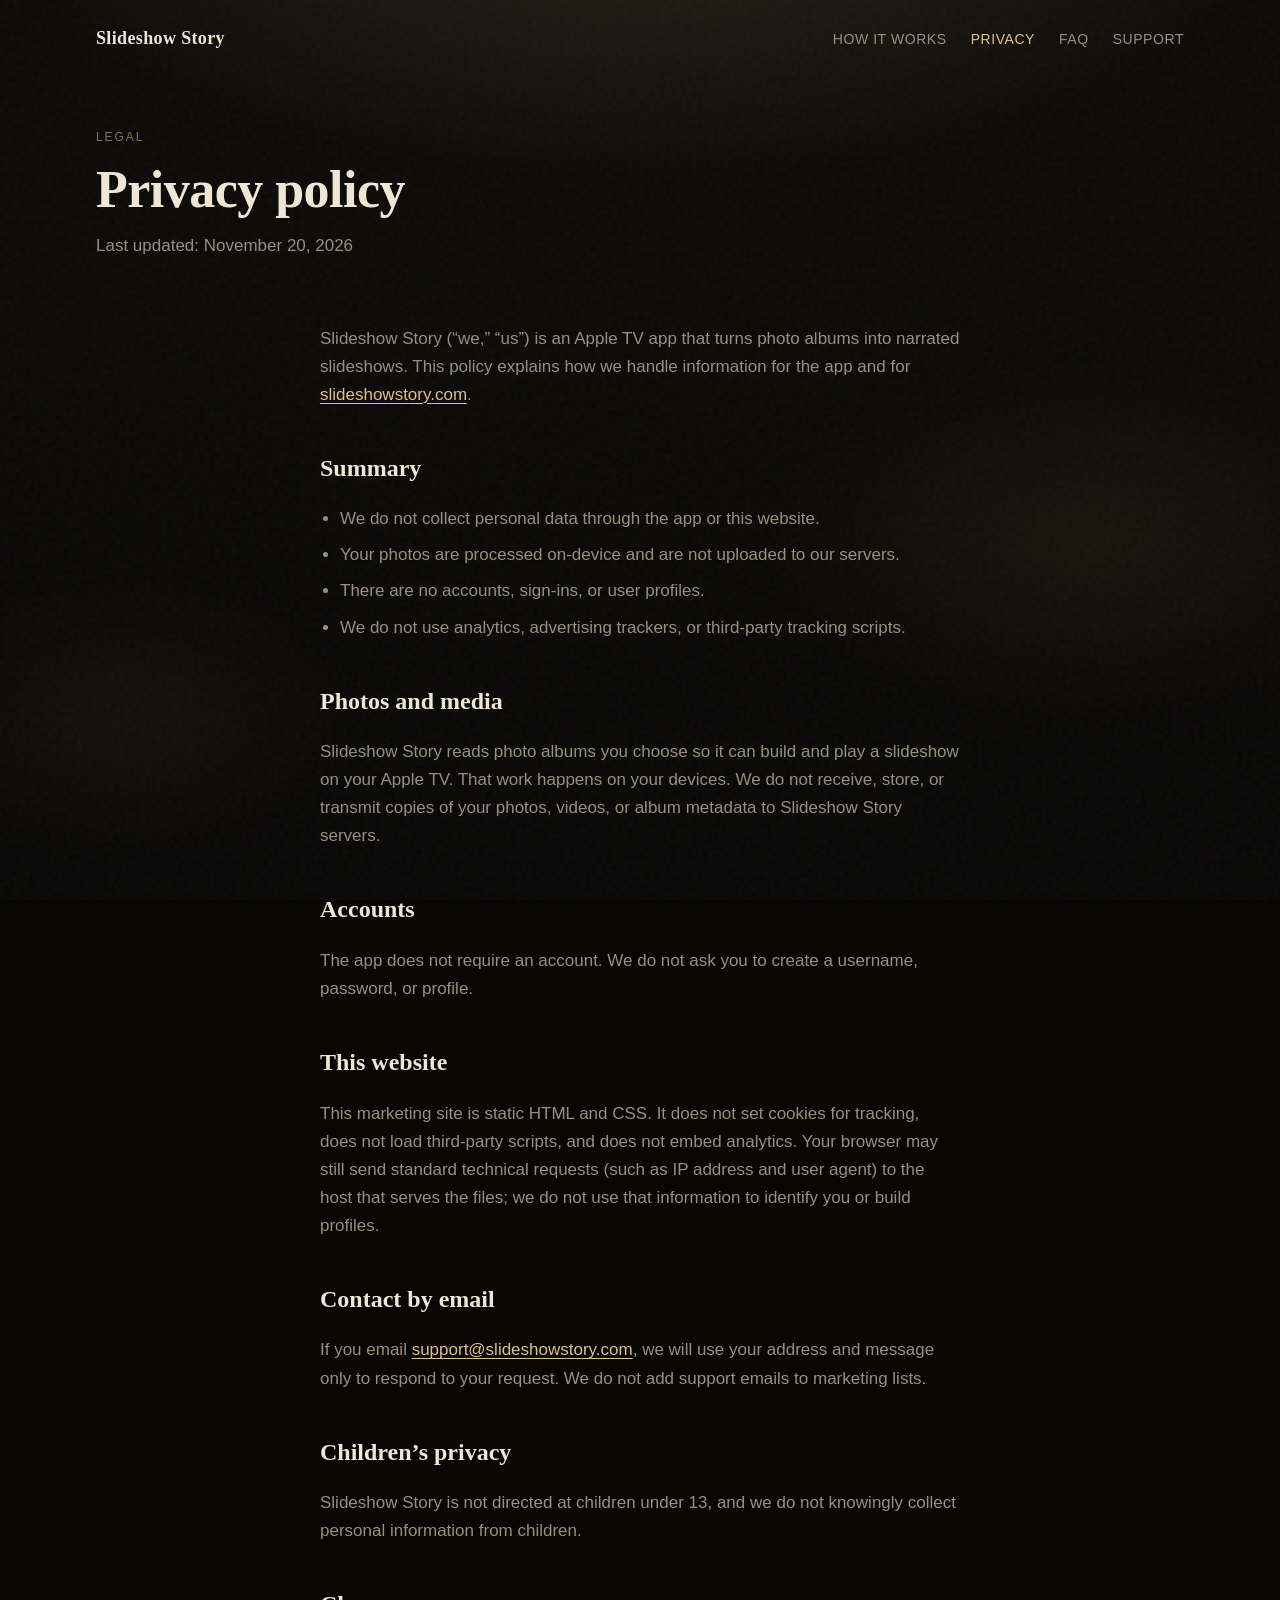
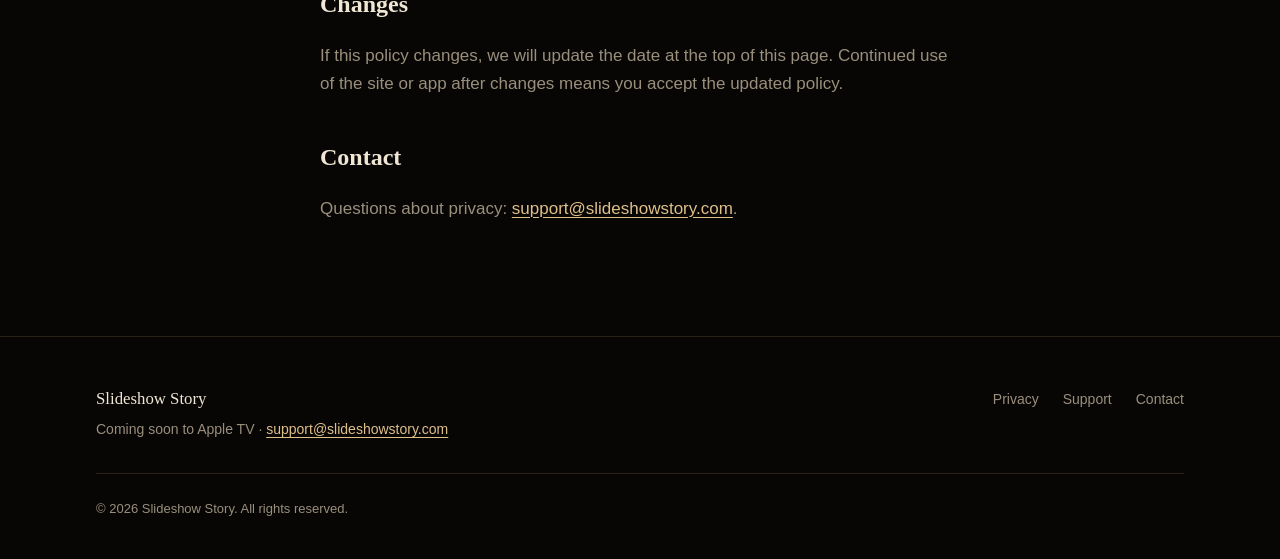
==== privacy.html @ 2899630e "Outline website for Slideshow Story" ====
<!DOCTYPE html>
<html lang="en">
<head>
  <meta charset="utf-8">
  <meta name="viewport" content="width=device-width, initial-scale=1">
  <title>Privacy — Slideshow Story</title>
  <meta name="description" content="Slideshow Story privacy policy: no data collected, photos processed on-device, no accounts or analytics.">
  <meta name="theme-color" content="#0c0a08">
  <link rel="icon" href="favicon.svg" type="image/svg+xml">
  <link rel="stylesheet" href="styles.css">
</head>
<body>
  <a class="skip-link" href="#main">Skip to content</a>
  <div class="page-bg" aria-hidden="true"></div>

  <header class="site-header">
    <div class="wrap">
      <a class="logo" href="index.html">Slideshow Story</a>
      <nav aria-label="Primary">
        <ul class="nav">
          <li><a href="index.html#how">How it works</a></li>
          <li><a href="privacy.html" aria-current="page">Privacy</a></li>
          <li><a href="index.html#faq">FAQ</a></li>
          <li><a href="support.html">Support</a></li>
        </ul>
      </nav>
    </div>
  </header>

  <main id="main">
    <div class="page-hero">
      <div class="wrap">
        <p class="section-label">Legal</p>
        <h1 class="section-title">Privacy policy</h1>
        <p class="section-lead" style="margin-bottom: 0;">Last updated: November 20, 2026</p>
      </div>
    </div>

    <div class="wrap prose">
      <p>Slideshow Story (“we,” “us”) is an Apple TV app that turns photo albums into narrated slideshows. This policy explains how we handle information for the app and for <a href="https://slideshowstory.com">slideshowstory.com</a>.</p>

      <h2>Summary</h2>
      <ul>
        <li>We do not collect personal data through the app or this website.</li>
        <li>Your photos are processed on-device and are not uploaded to our servers.</li>
        <li>There are no accounts, sign-ins, or user profiles.</li>
        <li>We do not use analytics, advertising trackers, or third-party tracking scripts.</li>
      </ul>

      <h2>Photos and media</h2>
      <p>Slideshow Story reads photo albums you choose so it can build and play a slideshow on your Apple TV. That work happens on your devices. We do not receive, store, or transmit copies of your photos, videos, or album metadata to Slideshow Story servers.</p>

      <h2>Accounts</h2>
      <p>The app does not require an account. We do not ask you to create a username, password, or profile.</p>

      <h2>This website</h2>
      <p>This marketing site is static HTML and CSS. It does not set cookies for tracking, does not load third-party scripts, and does not embed analytics. Your browser may still send standard technical requests (such as IP address and user agent) to the host that serves the files; we do not use that information to identify you or build profiles.</p>

      <h2>Contact by email</h2>
      <p>If you email <a href="mailto:support@slideshowstory.com">support@slideshowstory.com</a>, we will use your address and message only to respond to your request. We do not add support emails to marketing lists.</p>

      <h2>Children’s privacy</h2>
      <p>Slideshow Story is not directed at children under 13, and we do not knowingly collect personal information from children.</p>

      <h2>Changes</h2>
      <p>If this policy changes, we will update the date at the top of this page. Continued use of the site or app after changes means you accept the updated policy.</p>

      <h2>Contact</h2>
      <p>Questions about privacy: <a href="mailto:support@slideshowstory.com">support@slideshowstory.com</a>.</p>
    </div>
  </main>

  <footer class="site-footer">
    <div class="wrap">
      <div class="footer-inner">
        <div>
          <p class="footer-brand">Slideshow Story</p>
          <p class="footer-meta">Coming soon to Apple&nbsp;TV · <a href="mailto:support@slideshowstory.com">support@slideshowstory.com</a></p>
        </div>
        <ul class="footer-nav">
          <li><a href="privacy.html" aria-current="page">Privacy</a></li>
          <li><a href="support.html">Support</a></li>
          <li><a href="mailto:support@slideshowstory.com">Contact</a></li>
        </ul>
      </div>
      <p class="footer-copy">&copy; 2026 Slideshow Story. All rights reserved.</p>
    </div>
  </footer>
</body>
</html>
---- styles.css ----
/* Slideshow Story — cinematic dark marketing styles */

:root {
  --bg-deep: #070605;
  --bg: #0c0a08;
  --bg-elevated: #14110e;
  --bg-soft: #1a1612;
  --gold: #c9a46c;
  --gold-bright: #e0c089;
  --gold-dim: #8a7048;
  --cream: #f0e6d4;
  --cream-muted: #b8a990;
  --text: #ebe4d8;
  --text-muted: #9a8f7c;
  --line: rgba(201, 164, 108, 0.18);
  --line-strong: rgba(201, 164, 108, 0.35);
  --focus: #e0c089;
  --radius: 2px;
  --max: 68rem;
  --font-display: "Iowan Old Style", "Palatino Linotype", Palatino, "Book Antiqua", Georgia, serif;
  --font-body: "Avenir Next", "Segoe UI", "Helvetica Neue", Arial, sans-serif;
  --ease: cubic-bezier(0.22, 1, 0.36, 1);
}

*,
*::before,
*::after {
  box-sizing: border-box;
}

html {
  scroll-behavior: smooth;
}

@media (prefers-reduced-motion: reduce) {
  html {
    scroll-behavior: auto;
  }

  *,
  *::before,
  *::after {
    animation-duration: 0.01ms !important;
    animation-iteration-count: 1 !important;
    transition-duration: 0.01ms !important;
  }
}

body {
  margin: 0;
  min-height: 100vh;
  font-family: var(--font-body);
  font-size: 1.0625rem;
  line-height: 1.65;
  color: var(--text);
  background: var(--bg-deep);
  -webkit-font-smoothing: antialiased;
}

img,
svg {
  max-width: 100%;
  height: auto;
  display: block;
}

a {
  color: var(--gold-bright);
  text-decoration-thickness: 1px;
  text-underline-offset: 0.2em;
  transition: color 0.2s var(--ease);
}

a:hover {
  color: var(--cream);
}

a:focus-visible,
button:focus-visible,
.btn:focus-visible {
  outline: 2px solid var(--focus);
  outline-offset: 3px;
}

.skip-link {
  position: absolute;
  top: -100%;
  left: 1rem;
  z-index: 100;
  padding: 0.75rem 1.25rem;
  background: var(--gold);
  color: var(--bg-deep);
  font-weight: 600;
  text-decoration: none;
  border-radius: var(--radius);
}

.skip-link:focus {
  top: 1rem;
}

/* ——— Atmosphere ——— */

.page-bg {
  position: fixed;
  inset: 0;
  z-index: -1;
  pointer-events: none;
  background:
    radial-gradient(ellipse 90% 55% at 50% -10%, rgba(201, 164, 108, 0.14), transparent 55%),
    radial-gradient(ellipse 50% 40% at 85% 60%, rgba(90, 60, 30, 0.2), transparent 50%),
    radial-gradient(ellipse 40% 35% at 10% 80%, rgba(40, 30, 20, 0.35), transparent 45%),
    linear-gradient(180deg, var(--bg) 0%, var(--bg-deep) 100%);
}

.page-bg::after {
  content: "";
  position: absolute;
  inset: 0;
  opacity: 0.04;
  background-image: url("data:image/svg+xml,%3Csvg viewBox='0 0 200 200' xmlns='http://www.w3.org/2000/svg'%3E%3Cfilter id='n'%3E%3CfeTurbulence type='fractalNoise' baseFrequency='0.85' numOctaves='4' stitchTiles='stitch'/%3E%3C/filter%3E%3Crect width='100%25' height='100%25' filter='url(%23n)'/%3E%3C/svg%3E");
}

/* ——— Layout ——— */

.wrap {
  width: min(100% - 2.5rem, var(--max));
  margin-inline: auto;
}

.site-header {
  position: absolute;
  top: 0;
  left: 0;
  right: 0;
  z-index: 10;
  padding: 1.5rem 0;
}

.site-header .wrap {
  display: flex;
  align-items: center;
  justify-content: space-between;
  gap: 1.5rem;
}

.logo {
  font-family: var(--font-display);
  font-size: 1.125rem;
  font-weight: 600;
  letter-spacing: 0.02em;
  color: var(--cream);
  text-decoration: none;
}

.logo:hover {
  color: var(--gold-bright);
}

.nav {
  display: flex;
  flex-wrap: wrap;
  gap: 0.25rem 1.5rem;
  list-style: none;
  margin: 0;
  padding: 0;
}

.nav a {
  color: var(--text-muted);
  text-decoration: none;
  font-size: 0.875rem;
  letter-spacing: 0.04em;
  text-transform: uppercase;
}

.nav a:hover,
.nav a[aria-current="page"] {
  color: var(--gold-bright);
}

/* ——— Buttons ——— */

.btn {
  display: inline-flex;
  align-items: center;
  justify-content: center;
  gap: 0.5rem;
  padding: 0.9rem 1.6rem;
  font-family: var(--font-body);
  font-size: 0.9375rem;
  font-weight: 600;
  letter-spacing: 0.04em;
  text-decoration: none;
  border: 1px solid transparent;
  border-radius: var(--radius);
  cursor: pointer;
  transition: background 0.25s var(--ease), color 0.25s var(--ease), border-color 0.25s var(--ease), transform 0.25s var(--ease);
}

.btn-primary {
  background: var(--gold);
  color: var(--bg-deep);
  border-color: var(--gold);
}

.btn-primary:hover {
  background: var(--gold-bright);
  color: var(--bg-deep);
  border-color: var(--gold-bright);
}

.btn-ghost {
  background: transparent;
  color: var(--cream);
  border-color: var(--line-strong);
}

.btn-ghost:hover {
  border-color: var(--gold);
  color: var(--gold-bright);
}

.cta-group {
  display: flex;
  flex-wrap: wrap;
  gap: 0.75rem 1rem;
  margin-top: 2rem;
}

/* ——— Hero ——— */

.hero {
  position: relative;
  min-height: 100vh;
  min-height: 100dvh;
  display: grid;
  align-items: end;
  padding: 6.5rem 0 4rem;
  overflow: hidden;
}

.hero::before {
  content: "";
  position: absolute;
  inset: 0;
  z-index: 0;
  background:
    linear-gradient(to top, var(--bg-deep) 0%, transparent 45%),
    linear-gradient(to right, rgba(7, 6, 5, 0.85) 0%, rgba(7, 6, 5, 0.35) 55%, transparent 100%);
}

.hero-visual {
  position: absolute;
  inset: 0;
  z-index: -1;
}

.hero-visual svg {
  width: 100%;
  height: 100%;
  object-fit: cover;
}

.hero .wrap {
  position: relative;
  z-index: 1;
  max-width: 36rem;
  padding-bottom: 1rem;
  animation: rise 1s var(--ease) both;
}

.brand {
  font-family: var(--font-display);
  font-size: clamp(2.75rem, 8vw, 4.5rem);
  font-weight: 600;
  line-height: 1.05;
  letter-spacing: -0.02em;
  color: var(--cream);
  margin: 0 0 1.25rem;
}

.brand span {
  display: block;
  color: var(--gold);
}

.hero-lead {
  margin: 0;
  font-size: clamp(1.05rem, 2.2vw, 1.2rem);
  color: var(--cream-muted);
  max-width: 28rem;
  line-height: 1.55;
}

.status-note {
  margin: 1.5rem 0 0;
  font-size: 0.8125rem;
  letter-spacing: 0.12em;
  text-transform: uppercase;
  color: var(--gold-dim);
}

/* ——— Sections ——— */

section {
  padding: 5rem 0;
}

.section-label {
  margin: 0 0 0.75rem;
  font-size: 0.75rem;
  letter-spacing: 0.16em;
  text-transform: uppercase;
  color: var(--gold-dim);
}

.section-title {
  font-family: var(--font-display);
  font-size: clamp(1.85rem, 4vw, 2.5rem);
  font-weight: 600;
  line-height: 1.15;
  letter-spacing: -0.01em;
  color: var(--cream);
  margin: 0 0 1rem;
}

.section-lead {
  margin: 0 0 2.5rem;
  max-width: 34rem;
  color: var(--text-muted);
}

/* How it works */

.steps {
  display: grid;
  gap: 2.5rem;
  counter-reset: step;
  list-style: none;
  margin: 0;
  padding: 0;
}

@media (min-width: 720px) {
  .steps {
    grid-template-columns: repeat(3, 1fr);
    gap: 2rem;
  }
}

.steps li {
  position: relative;
  padding-top: 0.5rem;
  border-top: 1px solid var(--line);
  counter-increment: step;
  animation: rise 0.8s var(--ease) both;
}

.steps li:nth-child(2) {
  animation-delay: 0.1s;
}

.steps li:nth-child(3) {
  animation-delay: 0.2s;
}

.steps li::before {
  content: "0" counter(step);
  display: block;
  margin-bottom: 1.25rem;
  font-family: var(--font-display);
  font-size: 0.875rem;
  letter-spacing: 0.1em;
  color: var(--gold);
}

.steps h3 {
  font-family: var(--font-display);
  font-size: 1.35rem;
  font-weight: 600;
  color: var(--cream);
  margin: 0 0 0.65rem;
}

.steps p {
  margin: 0;
  color: var(--text-muted);
  font-size: 0.975rem;
}

/* Privacy strip */

.privacy-section {
  background: linear-gradient(180deg, transparent, rgba(201, 164, 108, 0.04), transparent);
  border-block: 1px solid var(--line);
}

.privacy-grid {
  display: grid;
  gap: 2rem;
}

@media (min-width: 720px) {
  .privacy-grid {
    grid-template-columns: 1fr 1fr;
    align-items: center;
    gap: 3.5rem;
  }
}

.privacy-points {
  list-style: none;
  margin: 0;
  padding: 0;
  display: grid;
  gap: 1.25rem;
}

.privacy-points li {
  padding-left: 1.25rem;
  border-left: 2px solid var(--gold-dim);
}

.privacy-points strong {
  display: block;
  color: var(--cream);
  font-weight: 600;
  margin-bottom: 0.25rem;
}

.privacy-points p {
  margin: 0;
  color: var(--text-muted);
  font-size: 0.95rem;
}

/* Coming soon banner */

.coming-soon {
  text-align: center;
  padding: 4.5rem 0;
}

.coming-soon .section-title {
  margin-bottom: 0.75rem;
}

.coming-soon p {
  margin: 0 auto;
  max-width: 28rem;
  color: var(--text-muted);
}

/* FAQ */

.faq {
  max-width: 40rem;
}

.faq details {
  border-bottom: 1px solid var(--line);
  padding: 1.15rem 0;
}

.faq details:first-of-type {
  border-top: 1px solid var(--line);
}

.faq summary {
  font-family: var(--font-display);
  font-size: 1.125rem;
  color: var(--cream);
  cursor: pointer;
  list-style: none;
  display: flex;
  justify-content: space-between;
  align-items: center;
  gap: 1rem;
}

.faq summary::-webkit-details-marker {
  display: none;
}

.faq summary::after {
  content: "";
  flex-shrink: 0;
  width: 0.55rem;
  height: 0.55rem;
  border-right: 1.5px solid var(--gold);
  border-bottom: 1.5px solid var(--gold);
  transform: rotate(45deg);
  transition: transform 0.25s var(--ease);
}

.faq details[open] summary::after {
  transform: rotate(225deg);
  margin-top: 0.35rem;
}

.faq details p {
  margin: 0.85rem 0 0.25rem;
  color: var(--text-muted);
  font-size: 0.975rem;
}

/* ——— Footer ——— */

.site-footer {
  padding: 3rem 0 2.5rem;
  border-top: 1px solid var(--line);
  margin-top: 2rem;
}

.footer-inner {
  display: flex;
  flex-wrap: wrap;
  justify-content: space-between;
  gap: 1.5rem 2rem;
  align-items: flex-start;
}

.footer-brand {
  font-family: var(--font-display);
  font-size: 1.05rem;
  color: var(--cream);
  margin: 0 0 0.35rem;
}

.footer-meta {
  margin: 0;
  font-size: 0.875rem;
  color: var(--text-muted);
}

.footer-nav {
  display: flex;
  flex-wrap: wrap;
  gap: 0.75rem 1.5rem;
  list-style: none;
  margin: 0;
  padding: 0;
}

.footer-nav a {
  font-size: 0.875rem;
  color: var(--text-muted);
  text-decoration: none;
}

.footer-nav a:hover {
  color: var(--gold-bright);
}

.footer-copy {
  margin: 2rem 0 0;
  padding-top: 1.5rem;
  border-top: 1px solid var(--line);
  font-size: 0.8125rem;
  color: var(--text-muted);
}

/* ——— Inner pages ——— */

.page-hero {
  padding: 8rem 0 3rem;
}

.page-hero .section-title {
  font-size: clamp(2.25rem, 5vw, 3.25rem);
  margin-bottom: 0.75rem;
}

.prose {
  max-width: 40rem;
  padding-bottom: 4rem;
}

.prose h2 {
  font-family: var(--font-display);
  font-size: 1.5rem;
  color: var(--cream);
  margin: 2.5rem 0 0.75rem;
}

.prose p,
.prose li {
  color: var(--text-muted);
}

.prose ul {
  padding-left: 1.25rem;
}

.prose li + li {
  margin-top: 0.5rem;
}

.contact-block {
  margin-top: 2rem;
  padding: 1.5rem 0;
  border-top: 1px solid var(--line);
  border-bottom: 1px solid var(--line);
}

.contact-block p {
  margin: 0;
}

.contact-block a {
  font-size: 1.15rem;
  font-weight: 600;
  text-decoration: none;
}

/* ——— Motion ——— */

@keyframes rise {
  from {
    opacity: 0;
    transform: translateY(1.25rem);
  }
  to {
    opacity: 1;
    transform: translateY(0);
  }
}

@keyframes kenburns {
  from {
    transform: scale(1);
  }
  to {
    transform: scale(1.06);
  }
}

.hero-visual svg .frame-photos {
  transform-origin: 70% 40%;
  animation: kenburns 18s var(--ease) alternate infinite;
}

@media (prefers-reduced-motion: reduce) {
  .hero-visual svg .frame-photos {
    animation: none;
  }
}
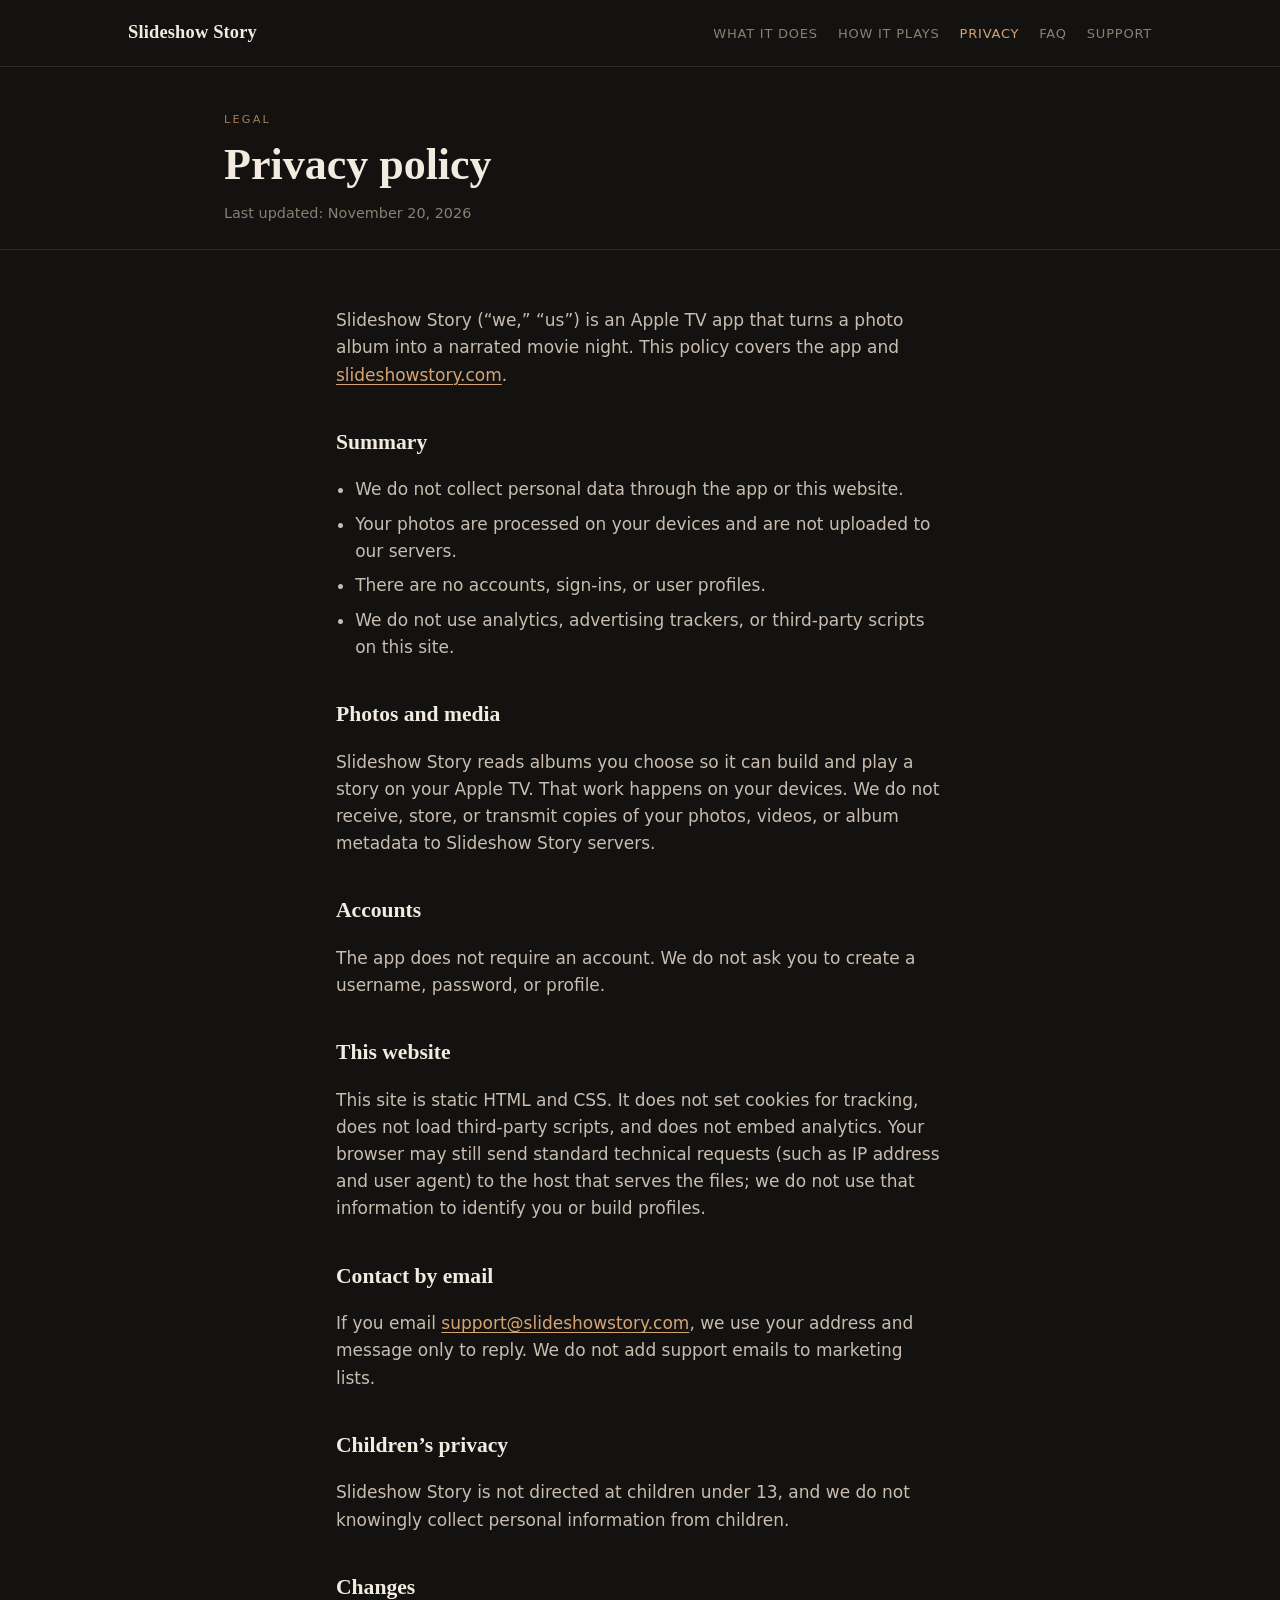
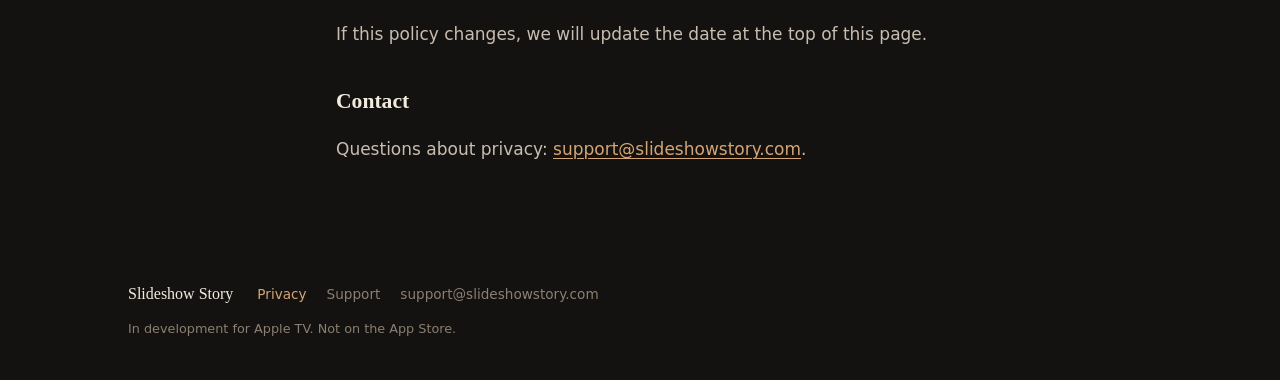
==== commit 47734db2: "Redesign site: cinema-programme look, CSS TV mockups, shorter copy" ====
--- a/privacy.html
+++ b/privacy.html
@@ -4,21 +4,21 @@
   <meta charset="utf-8">
   <meta name="viewport" content="width=device-width, initial-scale=1">
   <title>Privacy — Slideshow Story</title>
-  <meta name="description" content="Slideshow Story privacy policy: no data collected, photos processed on-device, no accounts or analytics.">
-  <meta name="theme-color" content="#0c0a08">
+  <meta name="description" content="Slideshow Story privacy policy: photos stay on your devices, no accounts, no analytics on this site.">
+  <meta name="theme-color" content="#141210">
   <link rel="icon" href="favicon.svg" type="image/svg+xml">
   <link rel="stylesheet" href="styles.css">
 </head>
 <body>
   <a class="skip-link" href="#main">Skip to content</a>
-  <div class="page-bg" aria-hidden="true"></div>
 
   <header class="site-header">
-    <div class="wrap">
+    <div class="wrap header-inner">
       <a class="logo" href="index.html">Slideshow Story</a>
       <nav aria-label="Primary">
         <ul class="nav">
-          <li><a href="index.html#how">How it works</a></li>
+          <li><a href="index.html#what">What it does</a></li>
+          <li><a href="index.html#how">How it plays</a></li>
           <li><a href="privacy.html" aria-current="page">Privacy</a></li>
           <li><a href="index.html#faq">FAQ</a></li>
           <li><a href="support.html">Support</a></li>
@@ -29,41 +29,41 @@
 
   <main id="main">
     <div class="page-hero">
-      <div class="wrap">
-        <p class="section-label">Legal</p>
+      <div class="wrap narrow">
+        <p class="page-kicker">Legal</p>
         <h1 class="section-title">Privacy policy</h1>
-        <p class="section-lead" style="margin-bottom: 0;">Last updated: November 20, 2026</p>
+        <p class="page-meta">Last updated: November 20, 2026</p>
       </div>
     </div>
 
     <div class="wrap prose">
-      <p>Slideshow Story (“we,” “us”) is an Apple TV app that turns photo albums into narrated slideshows. This policy explains how we handle information for the app and for <a href="https://slideshowstory.com">slideshowstory.com</a>.</p>
+      <p>Slideshow Story (“we,” “us”) is an Apple&nbsp;TV app that turns a photo album into a narrated movie night. This policy covers the app and <a href="https://slideshowstory.com">slideshowstory.com</a>.</p>
 
       <h2>Summary</h2>
       <ul>
         <li>We do not collect personal data through the app or this website.</li>
-        <li>Your photos are processed on-device and are not uploaded to our servers.</li>
+        <li>Your photos are processed on your devices and are not uploaded to our servers.</li>
         <li>There are no accounts, sign-ins, or user profiles.</li>
-        <li>We do not use analytics, advertising trackers, or third-party tracking scripts.</li>
+        <li>We do not use analytics, advertising trackers, or third-party scripts on this site.</li>
       </ul>
 
       <h2>Photos and media</h2>
-      <p>Slideshow Story reads photo albums you choose so it can build and play a slideshow on your Apple TV. That work happens on your devices. We do not receive, store, or transmit copies of your photos, videos, or album metadata to Slideshow Story servers.</p>
+      <p>Slideshow Story reads albums you choose so it can build and play a story on your Apple&nbsp;TV. That work happens on your devices. We do not receive, store, or transmit copies of your photos, videos, or album metadata to Slideshow Story servers.</p>
 
       <h2>Accounts</h2>
       <p>The app does not require an account. We do not ask you to create a username, password, or profile.</p>
 
       <h2>This website</h2>
-      <p>This marketing site is static HTML and CSS. It does not set cookies for tracking, does not load third-party scripts, and does not embed analytics. Your browser may still send standard technical requests (such as IP address and user agent) to the host that serves the files; we do not use that information to identify you or build profiles.</p>
+      <p>This site is static HTML and CSS. It does not set cookies for tracking, does not load third-party scripts, and does not embed analytics. Your browser may still send standard technical requests (such as IP address and user agent) to the host that serves the files; we do not use that information to identify you or build profiles.</p>
 
       <h2>Contact by email</h2>
-      <p>If you email <a href="mailto:support@slideshowstory.com">support@slideshowstory.com</a>, we will use your address and message only to respond to your request. We do not add support emails to marketing lists.</p>
+      <p>If you email <a href="mailto:support@slideshowstory.com">support@slideshowstory.com</a>, we use your address and message only to reply. We do not add support emails to marketing lists.</p>
 
       <h2>Children’s privacy</h2>
       <p>Slideshow Story is not directed at children under 13, and we do not knowingly collect personal information from children.</p>
 
       <h2>Changes</h2>
-      <p>If this policy changes, we will update the date at the top of this page. Continued use of the site or app after changes means you accept the updated policy.</p>
+      <p>If this policy changes, we will update the date at the top of this page.</p>
 
       <h2>Contact</h2>
       <p>Questions about privacy: <a href="mailto:support@slideshowstory.com">support@slideshowstory.com</a>.</p>
@@ -71,19 +71,14 @@
   </main>
 
   <footer class="site-footer">
-    <div class="wrap">
-      <div class="footer-inner">
-        <div>
-          <p class="footer-brand">Slideshow Story</p>
-          <p class="footer-meta">Coming soon to Apple&nbsp;TV · <a href="mailto:support@slideshowstory.com">support@slideshowstory.com</a></p>
-        </div>
-        <ul class="footer-nav">
-          <li><a href="privacy.html" aria-current="page">Privacy</a></li>
-          <li><a href="support.html">Support</a></li>
-          <li><a href="mailto:support@slideshowstory.com">Contact</a></li>
-        </ul>
-      </div>
-      <p class="footer-copy">&copy; 2026 Slideshow Story. All rights reserved.</p>
+    <div class="wrap footer-inner">
+      <p class="footer-brand">Slideshow Story</p>
+      <ul class="footer-nav">
+        <li><a href="privacy.html" aria-current="page">Privacy</a></li>
+        <li><a href="support.html">Support</a></li>
+        <li><a href="mailto:support@slideshowstory.com">support@slideshowstory.com</a></li>
+      </ul>
+      <p class="footer-copy">In development for Apple&nbsp;TV. Not on the App&nbsp;Store.</p>
     </div>
   </footer>
 </body>
--- a/styles.css
+++ b/styles.css
@@ -1,25 +1,27 @@
-/* Slideshow Story — cinematic dark marketing styles */
+/* Slideshow Story — home-movie / cinema programme */
 
 :root {
-  --bg-deep: #070605;
-  --bg: #0c0a08;
-  --bg-elevated: #14110e;
-  --bg-soft: #1a1612;
-  --gold: #c9a46c;
-  --gold-bright: #e0c089;
-  --gold-dim: #8a7048;
-  --cream: #f0e6d4;
-  --cream-muted: #b8a990;
-  --text: #ebe4d8;
-  --text-muted: #9a8f7c;
-  --line: rgba(201, 164, 108, 0.18);
-  --line-strong: rgba(201, 164, 108, 0.35);
-  --focus: #e0c089;
-  --radius: 2px;
-  --max: 68rem;
-  --font-display: "Iowan Old Style", "Palatino Linotype", Palatino, "Book Antiqua", Georgia, serif;
-  --font-body: "Avenir Next", "Segoe UI", "Helvetica Neue", Arial, sans-serif;
-  --ease: cubic-bezier(0.22, 1, 0.36, 1);
+  --bg: #141210;
+  --bg-raised: #1c1916;
+  --bg-inset: #0e0d0b;
+  --ink: #f2ebe0;
+  --ink-soft: #c8bdb0;
+  --ink-dim: #8a7f72;
+  --amber: #d4a574;
+  --amber-dim: #a67c52;
+  --line: #2e2a25;
+  --line-strong: #4a433a;
+  --focus: #e8c49a;
+  --scene-sky: #5b7ea8;
+  --scene-sky-hot: #c4a882;
+  --scene-water: #3d6a8a;
+  --scene-sand: #c9a882;
+  --scene-dune: #a88860;
+  --max: 52rem;
+  --max-wide: 64rem;
+  --font-display: "New York", "Iowan Old Style", "Palatino Linotype", Palatino, Georgia, "Times New Roman", ui-serif, serif;
+  --font-body: ui-sans-serif, system-ui, -apple-system, "Segoe UI", "Helvetica Neue", Helvetica, Arial, sans-serif;
+  --ease: cubic-bezier(0.25, 0.1, 0.25, 1);
 }
 
 *,
@@ -51,9 +53,24 @@
   min-height: 100vh;
   font-family: var(--font-body);
   font-size: 1.0625rem;
-  line-height: 1.65;
-  color: var(--text);
-  background: var(--bg-deep);
+  line-height: 1.6;
+  color: var(--ink-soft);
+  background-color: var(--bg);
+  /* Film-strip sprocket edge, not a glow gradient */
+  background-image:
+    repeating-linear-gradient(
+      90deg,
+      transparent 0,
+      transparent 11px,
+      var(--bg-inset) 11px,
+      var(--bg-inset) 15px,
+      transparent 15px,
+      transparent 26px
+    ),
+    linear-gradient(var(--bg), var(--bg));
+  background-size: 100% 10px, 100% 100%;
+  background-repeat: repeat-x, no-repeat;
+  background-position: 0 0, 0 0;
   -webkit-font-smoothing: antialiased;
 }
 
@@ -65,18 +82,17 @@
 }
 
 a {
-  color: var(--gold-bright);
+  color: var(--amber);
   text-decoration-thickness: 1px;
-  text-underline-offset: 0.2em;
-  transition: color 0.2s var(--ease);
+  text-underline-offset: 0.18em;
 }
 
 a:hover {
-  color: var(--cream);
+  color: var(--ink);
 }
 
 a:focus-visible,
-button:focus-visible,
+summary:focus-visible,
 .btn:focus-visible {
   outline: 2px solid var(--focus);
   outline-offset: 3px;
@@ -87,380 +103,599 @@
   top: -100%;
   left: 1rem;
   z-index: 100;
-  padding: 0.75rem 1.25rem;
-  background: var(--gold);
-  color: var(--bg-deep);
+  padding: 0.65rem 1rem;
+  background: var(--amber);
+  color: var(--bg-inset);
   font-weight: 600;
   text-decoration: none;
-  border-radius: var(--radius);
 }
 
 .skip-link:focus {
   top: 1rem;
 }
 
-/* ——— Atmosphere ——— */
-
-.page-bg {
-  position: fixed;
-  inset: 0;
-  z-index: -1;
-  pointer-events: none;
-  background:
-    radial-gradient(ellipse 90% 55% at 50% -10%, rgba(201, 164, 108, 0.14), transparent 55%),
-    radial-gradient(ellipse 50% 40% at 85% 60%, rgba(90, 60, 30, 0.2), transparent 50%),
-    radial-gradient(ellipse 40% 35% at 10% 80%, rgba(40, 30, 20, 0.35), transparent 45%),
-    linear-gradient(180deg, var(--bg) 0%, var(--bg-deep) 100%);
-}
-
-.page-bg::after {
-  content: "";
-  position: absolute;
-  inset: 0;
-  opacity: 0.04;
-  background-image: url("data:image/svg+xml,%3Csvg viewBox='0 0 200 200' xmlns='http://www.w3.org/2000/svg'%3E%3Cfilter id='n'%3E%3CfeTurbulence type='fractalNoise' baseFrequency='0.85' numOctaves='4' stitchTiles='stitch'/%3E%3C/filter%3E%3Crect width='100%25' height='100%25' filter='url(%23n)'/%3E%3C/svg%3E");
-}
-
-/* ——— Layout ——— */
-
 .wrap {
-  width: min(100% - 2.5rem, var(--max));
+  width: min(100% - 2rem, var(--max-wide));
   margin-inline: auto;
 }
 
+.wrap.narrow {
+  width: min(100% - 2rem, var(--max));
+}
+
+/* ——— Header ——— */
+
 .site-header {
-  position: absolute;
-  top: 0;
-  left: 0;
-  right: 0;
-  z-index: 10;
-  padding: 1.5rem 0;
-}
-
-.site-header .wrap {
+  border-bottom: 1px solid var(--line);
+  padding: 1.15rem 0;
+  background: var(--bg);
+}
+
+.header-inner {
   display: flex;
-  align-items: center;
+  align-items: baseline;
   justify-content: space-between;
-  gap: 1.5rem;
+  gap: 1.25rem;
+  flex-wrap: wrap;
 }
 
 .logo {
   font-family: var(--font-display);
-  font-size: 1.125rem;
+  font-size: 1.15rem;
   font-weight: 600;
-  letter-spacing: 0.02em;
-  color: var(--cream);
+  letter-spacing: 0.01em;
+  color: var(--ink);
   text-decoration: none;
 }
 
 .logo:hover {
-  color: var(--gold-bright);
+  color: var(--amber);
 }
 
 .nav {
   display: flex;
   flex-wrap: wrap;
-  gap: 0.25rem 1.5rem;
+  gap: 0.35rem 1.25rem;
   list-style: none;
   margin: 0;
   padding: 0;
 }
 
 .nav a {
-  color: var(--text-muted);
+  color: var(--ink-dim);
   text-decoration: none;
-  font-size: 0.875rem;
-  letter-spacing: 0.04em;
+  font-size: 0.8125rem;
+  letter-spacing: 0.06em;
   text-transform: uppercase;
 }
 
 .nav a:hover,
 .nav a[aria-current="page"] {
-  color: var(--gold-bright);
-}
-
-/* ——— Buttons ——— */
-
-.btn {
-  display: inline-flex;
+  color: var(--amber);
+}
+
+/* ——— Hero ——— */
+
+.hero {
+  padding: 2.75rem 0 3.5rem;
+  border-bottom: 1px solid var(--line);
+}
+
+.hero-layout {
+  display: grid;
+  gap: 2.5rem;
   align-items: center;
-  justify-content: center;
-  gap: 0.5rem;
-  padding: 0.9rem 1.6rem;
-  font-family: var(--font-body);
-  font-size: 0.9375rem;
-  font-weight: 600;
-  letter-spacing: 0.04em;
-  text-decoration: none;
-  border: 1px solid transparent;
-  border-radius: var(--radius);
-  cursor: pointer;
-  transition: background 0.25s var(--ease), color 0.25s var(--ease), border-color 0.25s var(--ease), transform 0.25s var(--ease);
-}
-
-.btn-primary {
-  background: var(--gold);
-  color: var(--bg-deep);
-  border-color: var(--gold);
-}
-
-.btn-primary:hover {
-  background: var(--gold-bright);
-  color: var(--bg-deep);
-  border-color: var(--gold-bright);
-}
-
-.btn-ghost {
-  background: transparent;
-  color: var(--cream);
-  border-color: var(--line-strong);
-}
-
-.btn-ghost:hover {
-  border-color: var(--gold);
-  color: var(--gold-bright);
-}
-
-.cta-group {
-  display: flex;
-  flex-wrap: wrap;
-  gap: 0.75rem 1rem;
-  margin-top: 2rem;
-}
-
-/* ——— Hero ——— */
-
-.hero {
-  position: relative;
-  min-height: 100vh;
-  min-height: 100dvh;
-  display: grid;
-  align-items: end;
-  padding: 6.5rem 0 4rem;
-  overflow: hidden;
-}
-
-.hero::before {
-  content: "";
-  position: absolute;
-  inset: 0;
-  z-index: 0;
-  background:
-    linear-gradient(to top, var(--bg-deep) 0%, transparent 45%),
-    linear-gradient(to right, rgba(7, 6, 5, 0.85) 0%, rgba(7, 6, 5, 0.35) 55%, transparent 100%);
-}
-
-.hero-visual {
-  position: absolute;
-  inset: 0;
-  z-index: -1;
-}
-
-.hero-visual svg {
-  width: 100%;
-  height: 100%;
-  object-fit: cover;
-}
-
-.hero .wrap {
-  position: relative;
-  z-index: 1;
-  max-width: 36rem;
-  padding-bottom: 1rem;
-  animation: rise 1s var(--ease) both;
+}
+
+@media (min-width: 880px) {
+  .hero-layout {
+    grid-template-columns: minmax(0, 1fr) minmax(0, 1.15fr);
+    gap: 3rem;
+  }
+}
+
+.programme-mark {
+  margin: 0 0 0.85rem;
+  font-size: 0.7rem;
+  letter-spacing: 0.22em;
+  text-transform: uppercase;
+  color: var(--amber-dim);
 }
 
 .brand {
-  font-family: var(--font-display);
-  font-size: clamp(2.75rem, 8vw, 4.5rem);
+  margin: 0 0 1rem;
+  font-family: var(--font-display);
+  font-size: clamp(2.6rem, 7vw, 4rem);
   font-weight: 600;
   line-height: 1.05;
   letter-spacing: -0.02em;
-  color: var(--cream);
-  margin: 0 0 1.25rem;
-}
-
-.brand span {
-  display: block;
-  color: var(--gold);
+  color: var(--ink);
 }
 
 .hero-lead {
   margin: 0;
-  font-size: clamp(1.05rem, 2.2vw, 1.2rem);
-  color: var(--cream-muted);
   max-width: 28rem;
-  line-height: 1.55;
-}
-
-.status-note {
-  margin: 1.5rem 0 0;
-  font-size: 0.8125rem;
-  letter-spacing: 0.12em;
+  font-size: 1.05rem;
+  color: var(--ink-soft);
+}
+
+.hero-meta {
+  margin: 1.35rem 0 0;
+  font-size: 0.8rem;
+  letter-spacing: 0.04em;
+  color: var(--ink-dim);
+}
+
+/* ——— TV mockup ——— */
+
+.mock-figure {
+  margin: 0;
+}
+
+.mock-figure figcaption {
+  margin-top: 0.75rem;
+  font-size: 0.75rem;
+  letter-spacing: 0.04em;
+  color: var(--ink-dim);
+  text-align: center;
+}
+
+.tv {
+  width: min(100%, 34rem);
+  margin-inline: auto;
+}
+
+.tv-bezel {
+  background: #1a1815;
+  border: 2px solid var(--line-strong);
+  border-radius: 0.55rem;
+  padding: 3.2%;
+  box-shadow: inset 0 0 0 1px #0a0908;
+}
+
+.tv-screen {
+  position: relative;
+  aspect-ratio: 16 / 9;
+  overflow: hidden;
+  background: #0a0908;
+  border: 1px solid #0a0908;
+}
+
+.tv-foot {
+  width: 28%;
+  height: 0.45rem;
+  margin: 0.55rem auto 0;
+  background: var(--line-strong);
+  border-radius: 0 0 2px 2px;
+}
+
+/* Pure-CSS “photo”: beach */
+
+.scene {
+  position: absolute;
+  inset: -8%;
+  transform-origin: 62% 40%;
+  animation: kenburns 22s var(--ease) alternate infinite;
+  will-change: transform;
+}
+
+.scene-beach {
+  background: linear-gradient(
+    180deg,
+    var(--scene-sky) 0%,
+    var(--scene-sky-hot) 42%,
+    var(--scene-water) 58%,
+    var(--scene-sand) 78%,
+    var(--scene-dune) 100%
+  );
+}
+
+.scene-sky {
+  position: absolute;
+  inset: 0 0 45% 0;
+  background:
+    radial-gradient(ellipse 80% 60% at 70% 35%, rgba(255, 220, 170, 0.35), transparent 60%),
+    linear-gradient(180deg, #4a6f98 0%, #8fa8b8 55%, #d2b896 100%);
+}
+
+.scene-sun {
+  position: absolute;
+  top: 28%;
+  left: 68%;
+  width: 12%;
+  aspect-ratio: 1;
+  border-radius: 50%;
+  background: #f0d9a8;
+  opacity: 0.85;
+}
+
+.scene-cloud {
+  position: absolute;
+  background: rgba(255, 250, 240, 0.55);
+  border-radius: 40% 50% 45% 55%;
+  filter: blur(0.5px);
+}
+
+.scene-cloud-a {
+  top: 18%;
+  left: 18%;
+  width: 22%;
+  height: 8%;
+}
+
+.scene-cloud-b {
+  top: 24%;
+  left: 38%;
+  width: 14%;
+  height: 5%;
+  opacity: 0.7;
+}
+
+.scene-water {
+  position: absolute;
+  left: 0;
+  right: 0;
+  top: 48%;
+  height: 22%;
+  background:
+    repeating-linear-gradient(
+      90deg,
+      transparent 0,
+      transparent 18px,
+      rgba(255, 255, 255, 0.06) 18px,
+      rgba(255, 255, 255, 0.06) 20px
+    ),
+    linear-gradient(180deg, #5a8aaa 0%, #3a6280 100%);
+}
+
+.scene-sand {
+  position: absolute;
+  left: 0;
+  right: 0;
+  bottom: 0;
+  height: 34%;
+  background: linear-gradient(180deg, #c9a882 0%, #b08a5c 55%, #8f6e48 100%);
+  clip-path: polygon(0 18%, 100% 0, 100% 100%, 0 100%);
+}
+
+.scene-dune {
+  position: absolute;
+  left: -5%;
+  bottom: 18%;
+  width: 45%;
+  height: 28%;
+  background: #9a7a52;
+  border-radius: 50% 60% 0 0;
+  opacity: 0.9;
+}
+
+.scene-grass {
+  position: absolute;
+  left: 8%;
+  bottom: 28%;
+  width: 3px;
+  height: 12%;
+  background: #5a6a3a;
+  box-shadow:
+    8px 4px 0 -1px #4a5a30,
+    16px 0 0 0 #5a6a3a,
+    24px 6px 0 -1px #3f4f28,
+    32px 2px 0 0 #556338;
+}
+
+@keyframes kenburns {
+  from {
+    transform: scale(1) translate(0, 0);
+  }
+  to {
+    transform: scale(1.12) translate(-3%, 2%);
+  }
+}
+
+@media (prefers-reduced-motion: reduce) {
+  .scene {
+    animation: none;
+    inset: 0;
+    transform: none;
+  }
+}
+
+/* Chapter card overlay — mirrors the app */
+
+.chapter-card {
+  position: absolute;
+  left: 50%;
+  top: 50%;
+  transform: translate(-50%, -50%);
+  min-width: min(72%, 16rem);
+  padding: 1rem 1.35rem 1.1rem;
+  text-align: center;
+  background: rgba(14, 13, 11, 0.82);
+  border: 1px solid rgba(212, 165, 116, 0.35);
+  color: var(--ink);
+  z-index: 2;
+}
+
+.chapter-kicker {
+  margin: 0 0 0.35rem;
+  font-size: 0.55rem;
+  letter-spacing: 0.28em;
   text-transform: uppercase;
-  color: var(--gold-dim);
+  color: var(--amber);
+}
+
+.chapter-date {
+  margin: 0;
+  font-family: var(--font-display);
+  font-size: clamp(0.85rem, 2.4vw, 1.15rem);
+  font-weight: 600;
+  line-height: 1.25;
+  letter-spacing: 0.01em;
+  color: var(--ink);
 }
 
 /* ——— Sections ——— */
 
-section {
-  padding: 5rem 0;
-}
-
-.section-label {
-  margin: 0 0 0.75rem;
-  font-size: 0.75rem;
-  letter-spacing: 0.16em;
-  text-transform: uppercase;
-  color: var(--gold-dim);
+.section {
+  padding: 3.5rem 0;
+  border-bottom: 1px solid var(--line);
+}
+
+.section-alt {
+  background: var(--bg-raised);
+}
+
+.section-head {
+  display: flex;
+  align-items: baseline;
+  gap: 1rem;
+  margin-bottom: 1.75rem;
+}
+
+.leader-num {
+  font-family: var(--font-display);
+  font-size: 2.5rem;
+  font-weight: 600;
+  line-height: 1;
+  color: var(--amber-dim);
+  opacity: 0.55;
+  min-width: 1.5rem;
 }
 
 .section-title {
-  font-family: var(--font-display);
-  font-size: clamp(1.85rem, 4vw, 2.5rem);
+  margin: 0;
+  font-family: var(--font-display);
+  font-size: clamp(1.65rem, 3.5vw, 2.1rem);
   font-weight: 600;
   line-height: 1.15;
-  letter-spacing: -0.01em;
-  color: var(--cream);
-  margin: 0 0 1rem;
-}
-
-.section-lead {
+  color: var(--ink);
+}
+
+/* What it does — plain list */
+
+.plain-list {
+  list-style: none;
+  margin: 0;
+  padding: 0;
+  max-width: 40rem;
+  display: grid;
+  gap: 1.35rem;
+}
+
+.plain-list li {
+  padding-left: 0;
+  border-top: 1px solid var(--line);
+  padding-top: 1.15rem;
+  color: var(--ink-soft);
+  font-size: 1rem;
+}
+
+.plain-list strong {
+  display: block;
+  font-family: var(--font-display);
+  font-weight: 600;
+  font-size: 1.15rem;
+  color: var(--ink);
+  margin-bottom: 0.25rem;
+}
+
+/* Album picker mockup */
+
+.album-figure {
   margin: 0 0 2.5rem;
-  max-width: 34rem;
-  color: var(--text-muted);
-}
-
-/* How it works */
-
-.steps {
+}
+
+.album-picker {
+  width: min(100%, 36rem);
+  margin-inline: auto;
+  background: var(--bg-inset);
+  border: 1px solid var(--line-strong);
+  padding: 1rem 1rem 1.25rem;
+}
+
+.album-chrome {
+  margin-bottom: 1rem;
+  padding-bottom: 0.75rem;
+  border-bottom: 1px solid var(--line);
+}
+
+.album-chrome-title {
+  margin: 0;
+  font-family: var(--font-display);
+  font-size: 1.05rem;
+  color: var(--ink);
+  text-align: center;
+}
+
+.album-grid {
   display: grid;
-  gap: 2.5rem;
-  counter-reset: step;
-  list-style: none;
-  margin: 0;
-  padding: 0;
-}
-
-@media (min-width: 720px) {
-  .steps {
-    grid-template-columns: repeat(3, 1fr);
-    gap: 2rem;
-  }
-}
-
-.steps li {
-  position: relative;
-  padding-top: 0.5rem;
-  border-top: 1px solid var(--line);
-  counter-increment: step;
-  animation: rise 0.8s var(--ease) both;
-}
-
-.steps li:nth-child(2) {
-  animation-delay: 0.1s;
-}
-
-.steps li:nth-child(3) {
-  animation-delay: 0.2s;
-}
-
-.steps li::before {
-  content: "0" counter(step);
-  display: block;
-  margin-bottom: 1.25rem;
-  font-family: var(--font-display);
-  font-size: 0.875rem;
-  letter-spacing: 0.1em;
-  color: var(--gold);
-}
-
-.steps h3 {
-  font-family: var(--font-display);
-  font-size: 1.35rem;
-  font-weight: 600;
-  color: var(--cream);
-  margin: 0 0 0.65rem;
-}
-
-.steps p {
-  margin: 0;
-  color: var(--text-muted);
-  font-size: 0.975rem;
-}
-
-/* Privacy strip */
-
-.privacy-section {
-  background: linear-gradient(180deg, transparent, rgba(201, 164, 108, 0.04), transparent);
-  border-block: 1px solid var(--line);
-}
-
-.privacy-grid {
-  display: grid;
-  gap: 2rem;
-}
-
-@media (min-width: 720px) {
-  .privacy-grid {
-    grid-template-columns: 1fr 1fr;
-    align-items: center;
-    gap: 3.5rem;
-  }
-}
-
-.privacy-points {
+  grid-template-columns: repeat(3, 1fr);
+  gap: 0.75rem 0.65rem;
+}
+
+@media (max-width: 420px) {
+  .album-grid {
+    grid-template-columns: repeat(2, 1fr);
+  }
+}
+
+.album-tile {
+  text-align: center;
+}
+
+.album-tile.is-focus .album-thumb {
+  outline: 2px solid var(--amber);
+  outline-offset: 2px;
+}
+
+.album-thumb {
+  aspect-ratio: 1;
+  margin-bottom: 0.4rem;
+  border: 1px solid var(--line);
+  background: #2a2520;
+}
+
+.thumb-warm {
+  background:
+    radial-gradient(circle at 30% 30%, #c9a070 0%, transparent 45%),
+    linear-gradient(145deg, #6a5040, #3a2e28);
+}
+
+.thumb-cool {
+  background:
+    radial-gradient(circle at 70% 40%, #7a9ab0 0%, transparent 50%),
+    linear-gradient(160deg, #3a4a58, #1e2830);
+}
+
+.thumb-summer {
+  background:
+    linear-gradient(180deg, #6a90b0 0% 40%, #d4b070 40% 70%, #8a7048 70%);
+}
+
+.thumb-beach {
+  background:
+    linear-gradient(180deg, #5a88a8 0% 45%, #3a7088 45% 60%, #c8a878 60%);
+}
+
+.thumb-winter {
+  background:
+    radial-gradient(ellipse at 50% 20%, #e8e4dc 0%, transparent 40%),
+    linear-gradient(180deg, #4a5a68, #2a3038 60%, #8a7a68 60%);
+}
+
+.thumb-family {
+  background:
+    radial-gradient(circle at 40% 45%, #b08060 0 18%, transparent 19%),
+    radial-gradient(circle at 62% 42%, #c09070 0 14%, transparent 15%),
+    linear-gradient(160deg, #4a3a30, #2a221c);
+}
+
+.album-name {
+  margin: 0;
+  font-size: 0.7rem;
+  color: var(--ink);
+  line-height: 1.2;
+}
+
+.album-count {
+  margin: 0.15rem 0 0;
+  font-size: 0.6rem;
+  color: var(--ink-dim);
+}
+
+/* How sequence */
+
+.sequence {
   list-style: none;
   margin: 0;
   padding: 0;
   display: grid;
-  gap: 1.25rem;
-}
-
-.privacy-points li {
-  padding-left: 1.25rem;
-  border-left: 2px solid var(--gold-dim);
-}
-
-.privacy-points strong {
-  display: block;
-  color: var(--cream);
+  gap: 1.5rem;
+  max-width: 40rem;
+}
+
+@media (min-width: 720px) {
+  .sequence {
+    grid-template-columns: repeat(3, 1fr);
+    gap: 1.5rem;
+    max-width: none;
+  }
+}
+
+.sequence li {
+  display: grid;
+  grid-template-columns: auto 1fr;
+  gap: 0.85rem;
+  align-items: start;
+}
+
+@media (min-width: 720px) {
+  .sequence li {
+    display: block;
+  }
+}
+
+.sequence-step {
+  font-family: var(--font-display);
+  font-size: 1.5rem;
+  color: var(--amber);
+  line-height: 1;
+}
+
+.sequence h3 {
+  margin: 0 0 0.35rem;
+  font-family: var(--font-display);
+  font-size: 1.1rem;
   font-weight: 600;
-  margin-bottom: 0.25rem;
-}
-
-.privacy-points p {
-  margin: 0;
-  color: var(--text-muted);
+  color: var(--ink);
+}
+
+.sequence p {
+  margin: 0;
   font-size: 0.95rem;
-}
-
-/* Coming soon banner */
-
-.coming-soon {
+  color: var(--ink-soft);
+}
+
+@media (min-width: 720px) {
+  .sequence-step {
+    display: block;
+    margin-bottom: 0.65rem;
+  }
+}
+
+/* Title card (privacy) */
+
+.title-card {
+  border: 1px solid var(--line-strong);
+  padding: 1.75rem 1.5rem;
   text-align: center;
-  padding: 4.5rem 0;
-}
-
-.coming-soon .section-title {
-  margin-bottom: 0.75rem;
-}
-
-.coming-soon p {
+  background: var(--bg-inset);
+}
+
+.title-card p {
   margin: 0 auto;
-  max-width: 28rem;
-  color: var(--text-muted);
+  max-width: 34rem;
+  font-family: var(--font-display);
+  font-size: 1.1rem;
+  line-height: 1.55;
+  color: var(--ink);
+}
+
+.title-card-link {
+  margin-top: 1.25rem !important;
+  font-family: var(--font-body) !important;
+  font-size: 0.9rem !important;
 }
 
 /* FAQ */
 
 .faq {
-  max-width: 40rem;
+  max-width: 36rem;
 }
 
 .faq details {
   border-bottom: 1px solid var(--line);
-  padding: 1.15rem 0;
+  padding: 0.95rem 0;
 }
 
 .faq details:first-of-type {
@@ -469,8 +704,8 @@
 
 .faq summary {
   font-family: var(--font-display);
-  font-size: 1.125rem;
-  color: var(--cream);
+  font-size: 1.05rem;
+  color: var(--ink);
   cursor: pointer;
   list-style: none;
   display: flex;
@@ -484,165 +719,147 @@
 }
 
 .faq summary::after {
-  content: "";
+  content: "+";
   flex-shrink: 0;
-  width: 0.55rem;
-  height: 0.55rem;
-  border-right: 1.5px solid var(--gold);
-  border-bottom: 1.5px solid var(--gold);
-  transform: rotate(45deg);
-  transition: transform 0.25s var(--ease);
+  font-family: var(--font-body);
+  font-size: 1.1rem;
+  color: var(--amber);
+  line-height: 1;
 }
 
 .faq details[open] summary::after {
-  transform: rotate(225deg);
-  margin-top: 0.35rem;
+  content: "–";
 }
 
 .faq details p {
-  margin: 0.85rem 0 0.25rem;
-  color: var(--text-muted);
-  font-size: 0.975rem;
+  margin: 0.7rem 0 0.15rem;
+  color: var(--ink-soft);
+  font-size: 0.95rem;
 }
 
 /* ——— Footer ——— */
 
 .site-footer {
-  padding: 3rem 0 2.5rem;
-  border-top: 1px solid var(--line);
-  margin-top: 2rem;
+  padding: 2.25rem 0 2.5rem;
 }
 
 .footer-inner {
   display: flex;
   flex-wrap: wrap;
-  justify-content: space-between;
-  gap: 1.5rem 2rem;
-  align-items: flex-start;
+  align-items: baseline;
+  gap: 0.75rem 1.5rem;
 }
 
 .footer-brand {
-  font-family: var(--font-display);
-  font-size: 1.05rem;
-  color: var(--cream);
-  margin: 0 0 0.35rem;
-}
-
-.footer-meta {
-  margin: 0;
-  font-size: 0.875rem;
-  color: var(--text-muted);
+  margin: 0;
+  font-family: var(--font-display);
+  font-size: 1rem;
+  color: var(--ink);
 }
 
 .footer-nav {
   display: flex;
   flex-wrap: wrap;
-  gap: 0.75rem 1.5rem;
+  gap: 0.65rem 1.25rem;
   list-style: none;
   margin: 0;
   padding: 0;
 }
 
 .footer-nav a {
-  font-size: 0.875rem;
-  color: var(--text-muted);
+  font-size: 0.85rem;
+  color: var(--ink-dim);
   text-decoration: none;
 }
 
-.footer-nav a:hover {
-  color: var(--gold-bright);
+.footer-nav a:hover,
+.footer-nav a[aria-current="page"] {
+  color: var(--amber);
 }
 
 .footer-copy {
-  margin: 2rem 0 0;
-  padding-top: 1.5rem;
-  border-top: 1px solid var(--line);
-  font-size: 0.8125rem;
-  color: var(--text-muted);
+  margin: 0;
+  width: 100%;
+  font-size: 0.8rem;
+  color: var(--ink-dim);
 }
 
 /* ——— Inner pages ——— */
 
 .page-hero {
-  padding: 8rem 0 3rem;
+  padding: 2.75rem 0 1.5rem;
+  border-bottom: 1px solid var(--line);
 }
 
 .page-hero .section-title {
-  font-size: clamp(2.25rem, 5vw, 3.25rem);
-  margin-bottom: 0.75rem;
+  font-size: clamp(2rem, 5vw, 2.75rem);
+}
+
+.page-kicker {
+  margin: 0 0 0.65rem;
+  font-size: 0.7rem;
+  letter-spacing: 0.2em;
+  text-transform: uppercase;
+  color: var(--amber-dim);
+}
+
+.page-meta {
+  margin: 0.75rem 0 0;
+  font-size: 0.9rem;
+  color: var(--ink-dim);
 }
 
 .prose {
-  max-width: 40rem;
-  padding-bottom: 4rem;
+  max-width: 38rem;
+  padding: 2.5rem 0 4rem;
 }
 
 .prose h2 {
   font-family: var(--font-display);
-  font-size: 1.5rem;
-  color: var(--cream);
-  margin: 2.5rem 0 0.75rem;
+  font-size: 1.35rem;
+  color: var(--ink);
+  margin: 2.25rem 0 0.65rem;
 }
 
 .prose p,
 .prose li {
-  color: var(--text-muted);
+  color: var(--ink-soft);
 }
 
 .prose ul {
-  padding-left: 1.25rem;
+  padding-left: 1.2rem;
 }
 
 .prose li + li {
-  margin-top: 0.5rem;
+  margin-top: 0.45rem;
 }
 
 .contact-block {
-  margin-top: 2rem;
-  padding: 1.5rem 0;
-  border-top: 1px solid var(--line);
-  border-bottom: 1px solid var(--line);
-}
-
-.contact-block p {
-  margin: 0;
+  margin: 0 0 2rem;
+  padding: 1.35rem 1.25rem;
+  border: 1px solid var(--line-strong);
+  background: var(--bg-inset);
+  text-align: center;
+}
+
+.contact-block .page-kicker {
+  margin-bottom: 0.5rem;
 }
 
 .contact-block a {
-  font-size: 1.15rem;
+  font-family: var(--font-display);
+  font-size: 1.2rem;
   font-weight: 600;
   text-decoration: none;
-}
-
-/* ——— Motion ——— */
-
-@keyframes rise {
-  from {
-    opacity: 0;
-    transform: translateY(1.25rem);
-  }
-  to {
-    opacity: 1;
-    transform: translateY(0);
-  }
-}
-
-@keyframes kenburns {
-  from {
-    transform: scale(1);
-  }
-  to {
-    transform: scale(1.06);
-  }
-}
-
-.hero-visual svg .frame-photos {
-  transform-origin: 70% 40%;
-  animation: kenburns 18s var(--ease) alternate infinite;
-}
-
-@media (prefers-reduced-motion: reduce) {
-  .hero-visual svg .frame-photos {
-    animation: none;
-  }
-}
+  color: var(--amber);
+}
+
+.contact-block a:hover {
+  color: var(--ink);
+}
+
+.contact-note {
+  margin: 0.75rem 0 0;
+  font-size: 0.9rem;
+  color: var(--ink-dim);
+}
